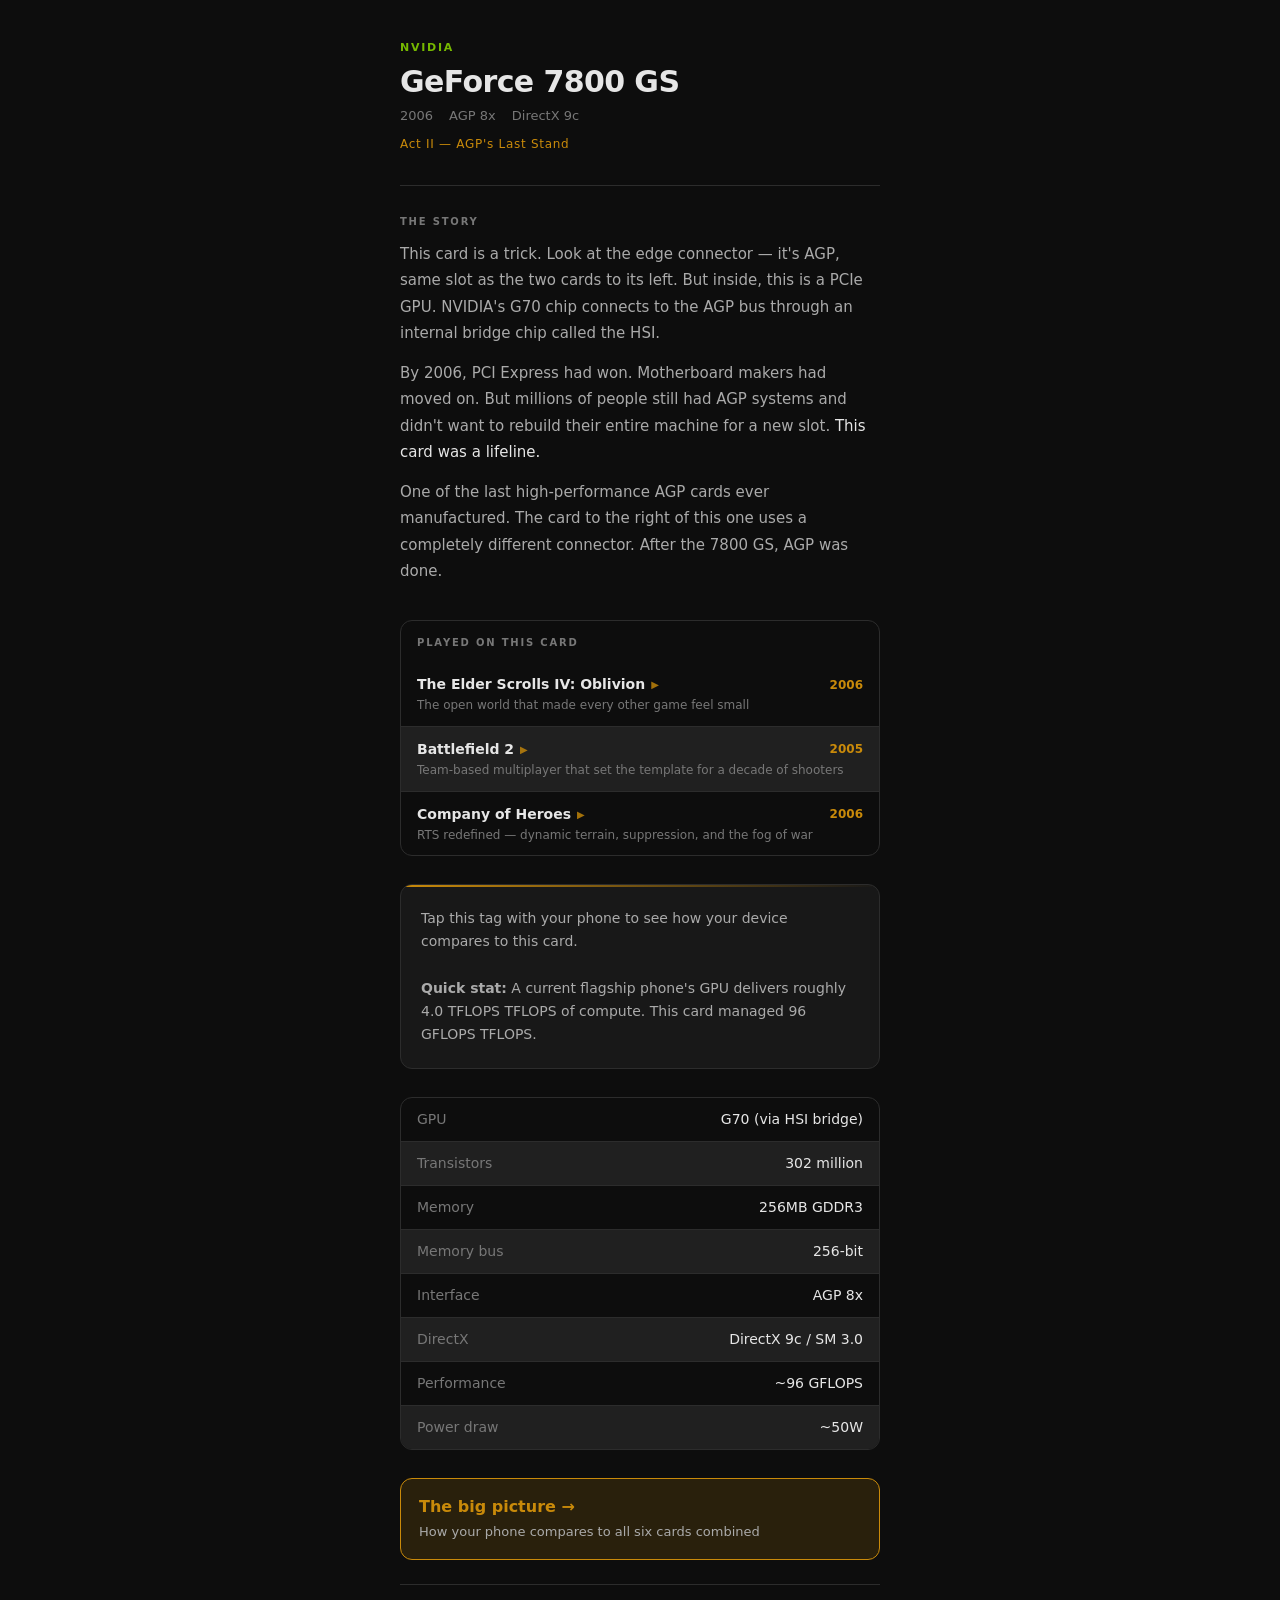
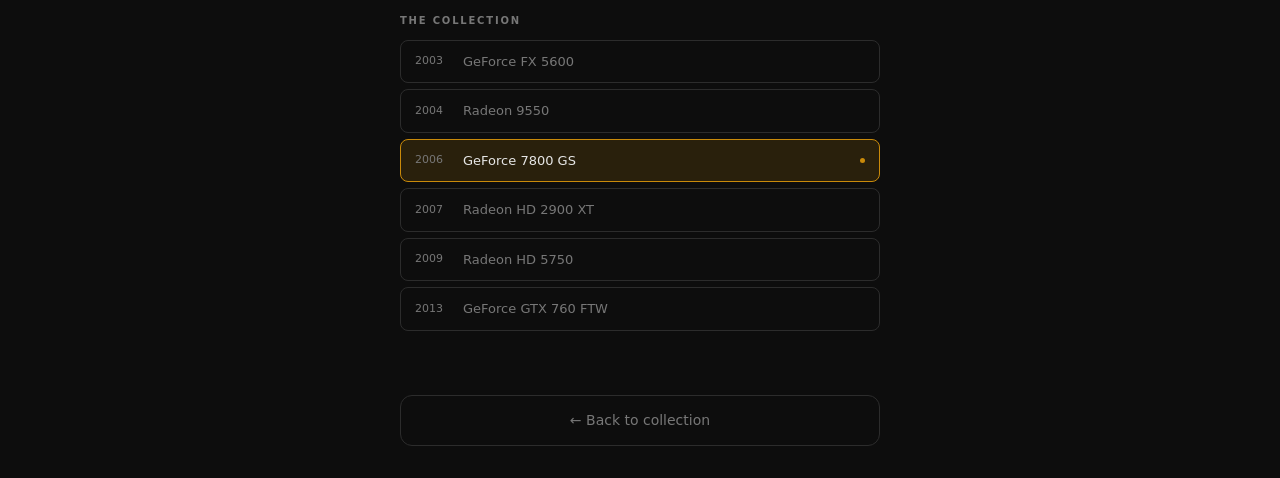
==== 7800gs.html @ 56b39bd5 "Link game titles to YouTube trailers" ====
<!DOCTYPE html>
<html lang="en">
<head>
  <meta charset="UTF-8">
  <meta name="viewport" content="width=device-width, initial-scale=1.0">
  <title>GeForce 7800 GS — Artifact</title>
  <link rel="stylesheet" href="css/style.css">
</head>
<body>
<div class="page">

  <header class="card-header">
    <div class="card-maker nvidia">NVIDIA</div>
    <div class="card-name">GeForce 7800 GS</div>
    <div class="card-meta">
      <span>2006</span>
      <span>AGP 8x</span>
      <span>DirectX 9c</span>
    </div>
    <div class="card-era">Act II — AGP's Last Stand</div>
  </header>

  

  

  <section class="story">
    <div class="section-label">The story</div>
    <div class="story-text" id="story-text"></div>
  </section>

  <section class="games"><div class="section-label" style="padding:14px 16px 0">Played on this card</div>
    <div id="games-list"></div>
  </section>

  <section class="comparison">
    <div id="comparison-content">
      <div class="comparison-loading">Detecting your device…</div>
    </div>
  </section>

  <section class="specs">
    <div id="specs-rows"></div>
  </section>

  <div style="margin-bottom:24px"><a href="conclusion.html" style="display:flex;align-items:center;justify-content:space-between;padding:16px 18px;background:var(--accent-dim);border:1px solid var(--accent);border-radius:12px;text-decoration:none;color:var(--text)"><span><strong style="color:var(--accent)">The big picture →</strong><br><span style="font-size:13px;color:var(--text-mid)">How your phone compares to all six cards combined</span></span></a></div>
  <nav class="collection">
    <div class="section-label">The collection</div>
    <div class="collection-grid">
      <a class="collection-item" href="fx5600.html">
        <span class="collection-year">2003</span>
        <span class="collection-name">GeForce FX 5600</span>
        <span class="collection-dot"></span>
      </a>
      <a class="collection-item" href="radeon9550.html">
        <span class="collection-year">2004</span>
        <span class="collection-name">Radeon 9550</span>
        <span class="collection-dot"></span>
      </a>
      <a class="collection-item active" href="7800gs.html">
        <span class="collection-year">2006</span>
        <span class="collection-name">GeForce 7800 GS</span>
        <span class="collection-dot"></span>
      </a>
      <a class="collection-item" href="hd2900xt.html">
        <span class="collection-year">2007</span>
        <span class="collection-name">Radeon HD 2900 XT</span>
        <span class="collection-dot"></span>
      </a>
      <a class="collection-item" href="hd5750.html">
        <span class="collection-year">2009</span>
        <span class="collection-name">Radeon HD 5750</span>
        <span class="collection-dot"></span>
      </a>
      <a class="collection-item" href="gtx760.html">
        <span class="collection-year">2013</span>
        <span class="collection-name">GeForce GTX 760 FTW</span>
        <span class="collection-dot"></span>
      </a>
    </div>
  </nav>

</div>

<script src="js/device.js"></script>
<script>
window.CARD_DATA = {
  name: 'GeForce 7800 GS',
  tflops: 0.096,
  powerWatts: 50,
  specs: [
    { label: 'GPU',          value: 'G70 (via HSI bridge)' },
    { label: 'Transistors',  value: '302 million' },
    { label: 'Memory',       value: '256MB GDDR3' },
    { label: 'Memory bus',   value: '256-bit' },
    { label: 'Interface',    value: 'AGP 8x' },
    { label: 'DirectX',      value: 'DirectX 9c / SM 3.0' },
    { label: 'Performance',  value: '~96 GFLOPS' },
    { label: 'Power draw',   value: '~50W' },
  ],
  games: [
    { name: 'The Elder Scrolls IV: Oblivion', year: 2006, note: 'The open world that made every other game feel small', trailer: 'https://www.youtube.com/results?search_query=Oblivion%20Elder%20Scrolls%20IV%20official%20trailer%202006' },
    { name: 'Battlefield 2', year: 2005, note: 'Team-based multiplayer that set the template for a decade of shooters', trailer: 'https://www.youtube.com/results?search_query=Battlefield%202%20official%20trailer%202005' },
    { name: 'Company of Heroes', year: 2006, note: 'RTS redefined — dynamic terrain, suppression, and the fog of war', trailer: 'https://www.youtube.com/results?search_query=Company%20of%20Heroes%202006%20official%20trailer' }
  ],
  story: [
    'This card is a trick. Look at the edge connector — it\'s AGP, same slot as the two cards to its left. But inside, this is a PCIe GPU. NVIDIA\'s G70 chip connects to the AGP bus through an internal bridge chip called the HSI.',
    'By 2006, PCI Express had won. Motherboard makers had moved on. But millions of people still had AGP systems and didn\'t want to rebuild their entire machine for a new slot. <em>This card was a lifeline.</em>',
    'One of the last high-performance AGP cards ever manufactured. The card to the right of this one uses a completely different connector. After the 7800 GS, AGP was done.'
  ]
};
</script>
<script src="js/card.js"></script>
  <div style="max-width:520px;margin:0 auto;padding:0 20px 32px"><a href="index.html" style="display:block;text-align:center;padding:14px;border:1px solid var(--border);border-radius:12px;text-decoration:none;color:var(--text-dim);font-size:14px">← Back to collection</a></div>
</body>
</html>
---- css/style.css ----
/* ─── Reset & Variables ──────────────────────────────────────────────────── */
*, *::before, *::after { box-sizing: border-box; margin: 0; padding: 0; }

:root {
  --bg:          #0d0d0d;
  --surface:     #181818;
  --surface-2:   #202020;
  --border:      #2c2c2c;
  --text:        #e6e6e6;
  --text-dim:    #777;
  --text-mid:    #aaa;
  --accent:      #c98a0a;
  --accent-dim:  rgba(201, 138, 10, 0.15);
  --nvidia:      #76b900;
  --ati:         #e8352a;
  --radius:      12px;
  --font:        -apple-system, BlinkMacSystemFont, 'Segoe UI', system-ui, sans-serif;
}

html { font-size: 16px; -webkit-text-size-adjust: 100%; }

body {
  background: var(--bg);
  color: var(--text);
  font-family: var(--font);
  line-height: 1.5;
  min-height: 100vh;
}

/* ─── Layout ────────────────────────────────────────────────────────────── */
.page {
  max-width: 520px;
  margin: 0 auto;
  padding: 0 20px 64px;
}

/* ─── Card Header ───────────────────────────────────────────────────────── */
.card-header {
  padding: 40px 0 32px;
  border-bottom: 1px solid var(--border);
  margin-bottom: 28px;
}

.card-maker {
  font-size: 11px;
  font-weight: 600;
  letter-spacing: 0.16em;
  text-transform: uppercase;
  margin-bottom: 8px;
}
.card-maker.nvidia { color: var(--nvidia); }
.card-maker.ati    { color: var(--ati); }

.card-name {
  font-size: 30px;
  font-weight: 800;
  letter-spacing: -0.02em;
  line-height: 1.1;
  margin-bottom: 8px;
}

.card-meta {
  display: flex;
  gap: 16px;
  font-size: 13px;
  color: var(--text-dim);
}

.card-era {
  color: var(--accent);
  font-size: 12px;
  font-weight: 500;
  letter-spacing: 0.06em;
  margin-top: 10px;
}

/* ─── Comparison Block ──────────────────────────────────────────────────── */
.comparison {
  background: var(--surface);
  border: 1px solid var(--border);
  border-radius: var(--radius);
  padding: 22px 20px;
  margin-bottom: 28px;
  position: relative;
  overflow: hidden;
}

.comparison::before {
  content: '';
  position: absolute;
  top: 0; left: 0; right: 0;
  height: 2px;
  background: linear-gradient(90deg, var(--accent), transparent);
}

.comparison-label {
  font-size: 10px;
  font-weight: 600;
  letter-spacing: 0.18em;
  text-transform: uppercase;
  color: var(--text-dim);
  margin-bottom: 14px;
}

.comparison-device {
  font-size: 16px;
  font-weight: 600;
  color: var(--text);
  margin-bottom: 20px;
}

.comparison-device .chip-name {
  display: block;
  font-size: 13px;
  font-weight: 400;
  color: var(--text-dim);
  margin-top: 2px;
}

.multiplier-row {
  display: flex;
  align-items: flex-end;
  gap: 10px;
  margin-bottom: 16px;
}

.multiplier-number {
  font-size: 64px;
  font-weight: 900;
  line-height: 1;
  color: var(--accent);
  letter-spacing: -0.03em;
  transition: opacity 0.3s;
}

.multiplier-label {
  font-size: 14px;
  color: var(--text-mid);
  padding-bottom: 6px;
  line-height: 1.4;
}

.comparison-bar {
  height: 4px;
  background: var(--border);
  border-radius: 2px;
  margin-bottom: 16px;
  overflow: hidden;
}

.comparison-bar-fill {
  height: 100%;
  background: var(--accent);
  border-radius: 2px;
  width: 0;
  transition: width 1s cubic-bezier(0.4, 0, 0.2, 1);
}

.comparison-detail {
  font-size: 13px;
  color: var(--text-dim);
  line-height: 1.65;
}

.comparison-detail strong {
  color: var(--text-mid);
  font-weight: 500;
}

/* Loading state */
.comparison-loading {
  font-size: 14px;
  color: var(--text-dim);
  font-style: italic;
}

/* Desktop fallback */
.comparison-desktop {
  font-size: 14px;
  color: var(--text-mid);
  line-height: 1.65;
}

/* ─── Specs ─────────────────────────────────────────────────────────────── */
.section-label {
  font-size: 10px;
  font-weight: 600;
  letter-spacing: 0.18em;
  text-transform: uppercase;
  color: var(--text-dim);
  margin-bottom: 12px;
}

.specs {
  margin-bottom: 28px;
  border: 1px solid var(--border);
  border-radius: var(--radius);
  overflow: hidden;
}

.spec-row {
  display: flex;
  justify-content: space-between;
  align-items: baseline;
  padding: 11px 16px;
  font-size: 14px;
  border-bottom: 1px solid var(--border);
}

.spec-row:last-child { border-bottom: none; }
.spec-row:nth-child(even) { background: var(--surface-2); }

.spec-label { color: var(--text-dim); }
.spec-value { font-weight: 500; text-align: right; }

/* ─── Games ─────────────────────────────────────────────────────────────── */
.games {
  margin-bottom: 28px;
  border: 1px solid var(--border);
  border-radius: var(--radius);
  overflow: hidden;
}

.game-row {
  display: grid;
  grid-template-columns: 1fr auto;
  grid-template-rows: auto auto;
  gap: 0 12px;
  padding: 12px 16px;
  border-bottom: 1px solid var(--border);
}

.game-row:last-child { border-bottom: none; }
.game-row:nth-child(even) { background: var(--surface-2); }

.game-name {
  font-size: 14px;
  font-weight: 600;
  grid-column: 1;
  grid-row: 1;
}

.game-year {
  font-size: 12px;
  color: var(--accent);
  font-weight: 600;
  grid-column: 2;
  grid-row: 1;
  text-align: right;
  align-self: center;
}

.game-link {
  text-decoration: none;
  color: var(--text);
  display: inline-flex;
  align-items: center;
  gap: 6px;
}

.game-link:hover { color: var(--accent); }

.game-trailer-icon {
  font-size: 10px;
  color: var(--accent);
  opacity: 0.8;
}

.game-note {
  font-size: 12px;
  color: var(--text-dim);
  grid-column: 1 / -1;
  grid-row: 2;
  margin-top: 2px;
  line-height: 1.4;
}

/* ─── Story ─────────────────────────────────────────────────────────────── */
.story {
  margin-bottom: 36px;
}

.story-text {
  font-size: 15px;
  line-height: 1.75;
  color: var(--text-mid);
}

.story-text p + p { margin-top: 14px; }

.story-text em {
  color: var(--text);
  font-style: normal;
  font-weight: 500;
}

/* ─── Collection Nav ─────────────────────────────────────────────────────── */
.collection {
  border-top: 1px solid var(--border);
  padding-top: 28px;
}

.collection-grid {
  display: flex;
  flex-direction: column;
  gap: 6px;
}

.collection-item {
  display: flex;
  align-items: center;
  gap: 12px;
  padding: 11px 14px;
  border-radius: 8px;
  border: 1px solid var(--border);
  text-decoration: none;
  color: var(--text-dim);
  font-size: 13px;
  transition: border-color 0.15s, background 0.15s;
}

.collection-item:hover {
  border-color: #444;
  background: var(--surface);
  color: var(--text);
}

.collection-item.active {
  border-color: var(--accent);
  background: var(--accent-dim);
  color: var(--text);
  pointer-events: none;
}

.collection-year {
  font-size: 11px;
  color: var(--text-dim);
  width: 36px;
  flex-shrink: 0;
}

.collection-name { flex: 1; font-weight: 500; }

.collection-dot {
  width: 5px;
  height: 5px;
  border-radius: 50%;
  flex-shrink: 0;
}
.collection-item.active .collection-dot { background: var(--accent); }

/* ─── Animations ─────────────────────────────────────────────────────────── */
@keyframes fadeUp {
  from { opacity: 0; transform: translateY(12px); }
  to   { opacity: 1; transform: translateY(0); }
}

.card-header   { animation: fadeUp 0.4s ease both; }
.comparison    { animation: fadeUp 0.4s ease 0.1s both; }
.specs         { animation: fadeUp 0.4s ease 0.2s both; }
.story         { animation: fadeUp 0.4s ease 0.3s both; }
.collection    { animation: fadeUp 0.4s ease 0.4s both; }
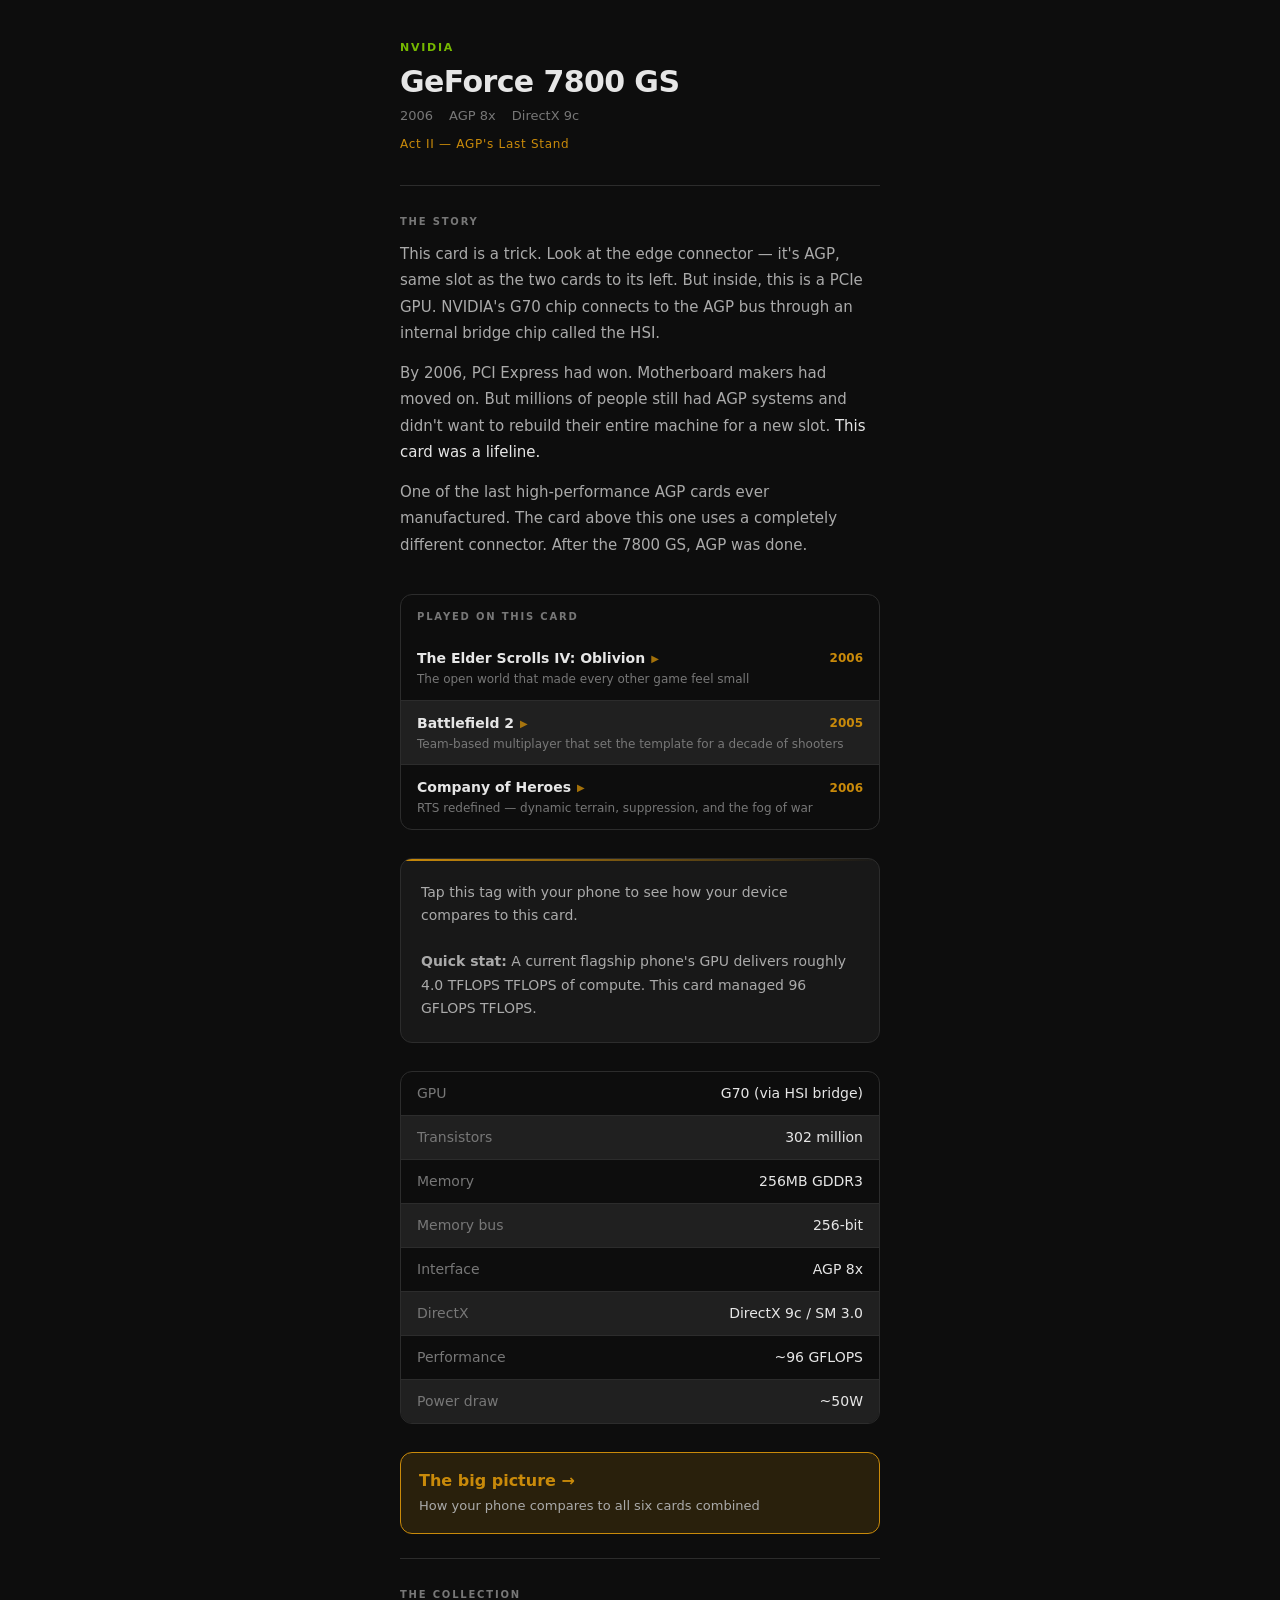
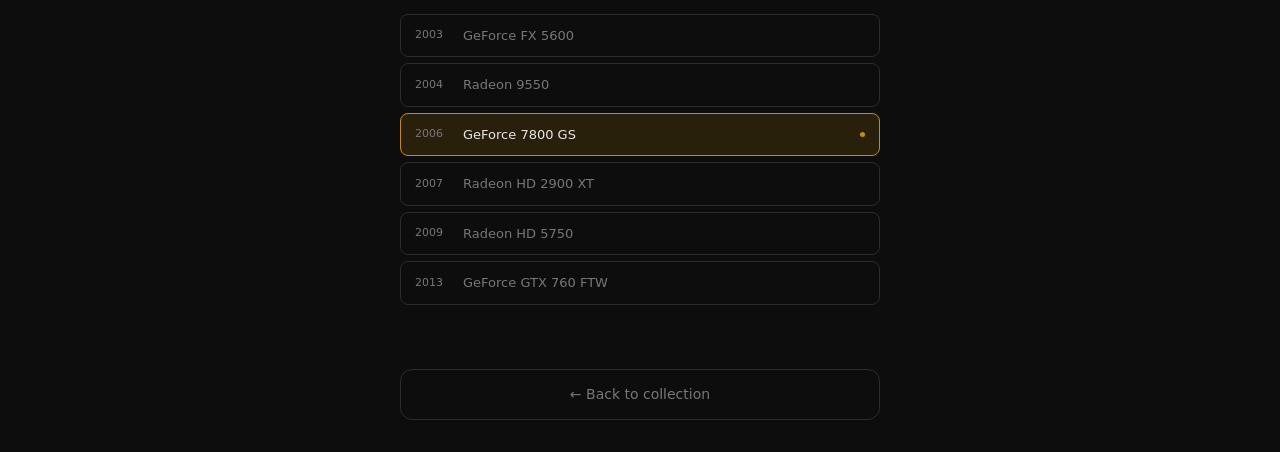
==== commit 901b85c7: "Fix card directional references to match physical wall layout" ====
--- a/7800gs.html
+++ b/7800gs.html
@@ -106,7 +106,7 @@
   story: [
     'This card is a trick. Look at the edge connector — it\'s AGP, same slot as the two cards to its left. But inside, this is a PCIe GPU. NVIDIA\'s G70 chip connects to the AGP bus through an internal bridge chip called the HSI.',
     'By 2006, PCI Express had won. Motherboard makers had moved on. But millions of people still had AGP systems and didn\'t want to rebuild their entire machine for a new slot. <em>This card was a lifeline.</em>',
-    'One of the last high-performance AGP cards ever manufactured. The card to the right of this one uses a completely different connector. After the 7800 GS, AGP was done.'
+    'One of the last high-performance AGP cards ever manufactured. The card above this one uses a completely different connector. After the 7800 GS, AGP was done.'
   ]
 };
 </script>
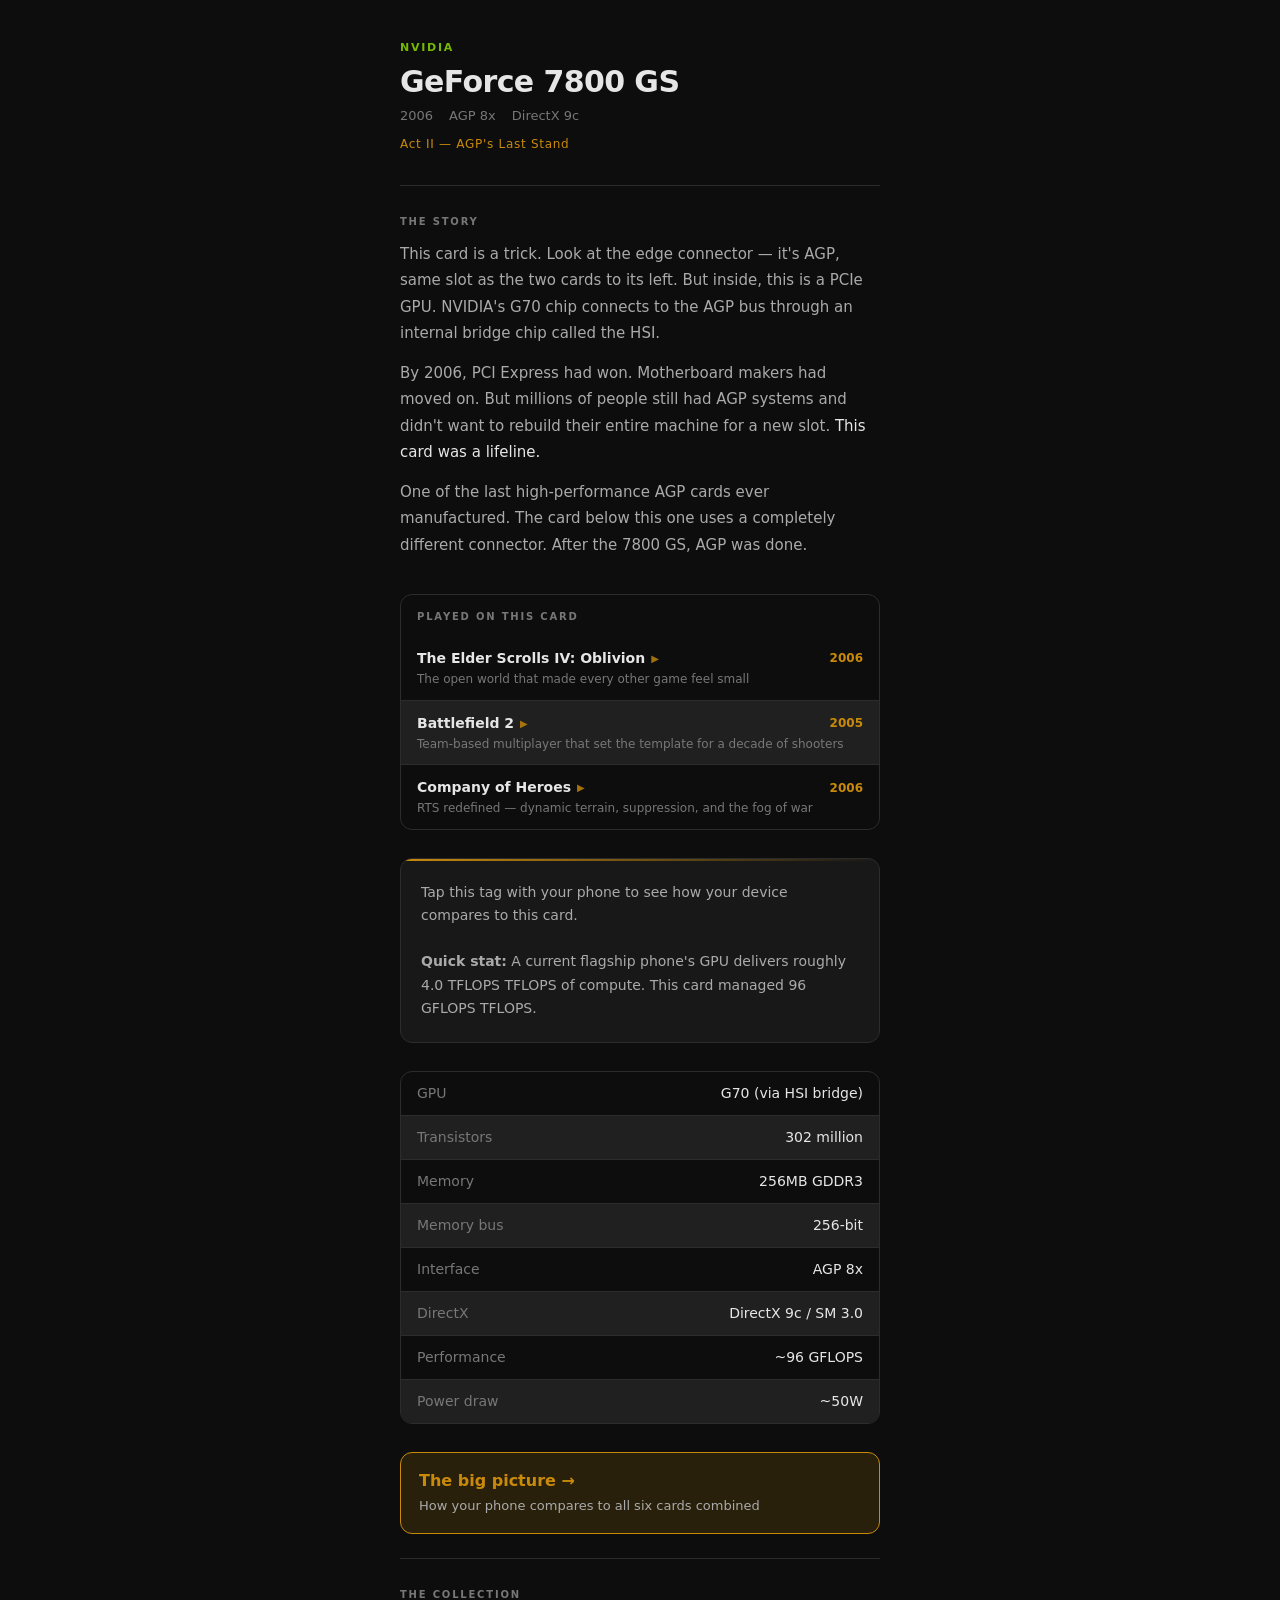
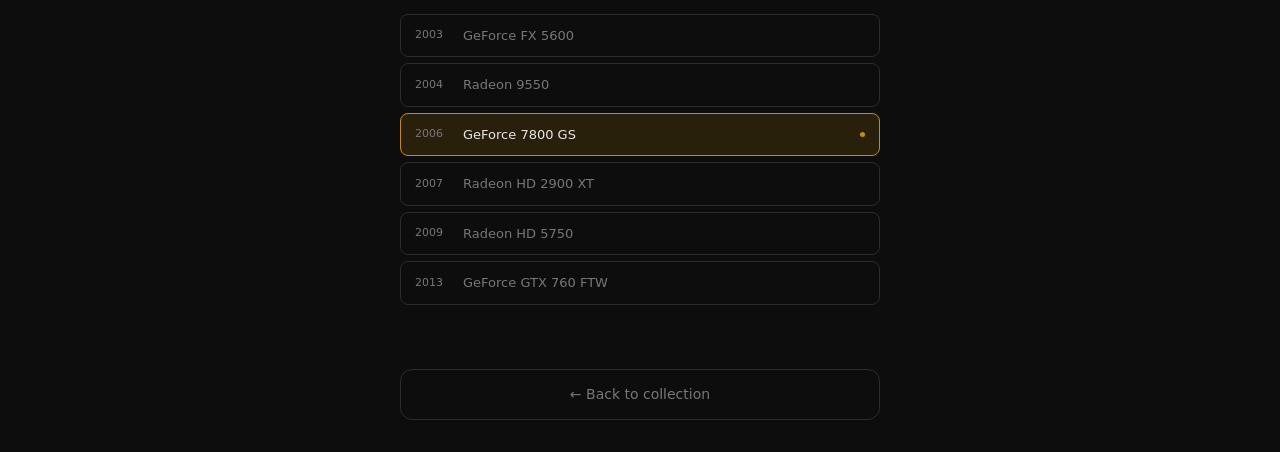
==== commit 1f4dd88a: "Update directional text for corrected wall layout (7800 GS top, 2900 XT bottom)" ====
--- a/7800gs.html
+++ b/7800gs.html
@@ -106,7 +106,7 @@
   story: [
     'This card is a trick. Look at the edge connector — it\'s AGP, same slot as the two cards to its left. But inside, this is a PCIe GPU. NVIDIA\'s G70 chip connects to the AGP bus through an internal bridge chip called the HSI.',
     'By 2006, PCI Express had won. Motherboard makers had moved on. But millions of people still had AGP systems and didn\'t want to rebuild their entire machine for a new slot. <em>This card was a lifeline.</em>',
-    'One of the last high-performance AGP cards ever manufactured. The card above this one uses a completely different connector. After the 7800 GS, AGP was done.'
+    'One of the last high-performance AGP cards ever manufactured. The card below this one uses a completely different connector. After the 7800 GS, AGP was done.'
   ]
 };
 </script>
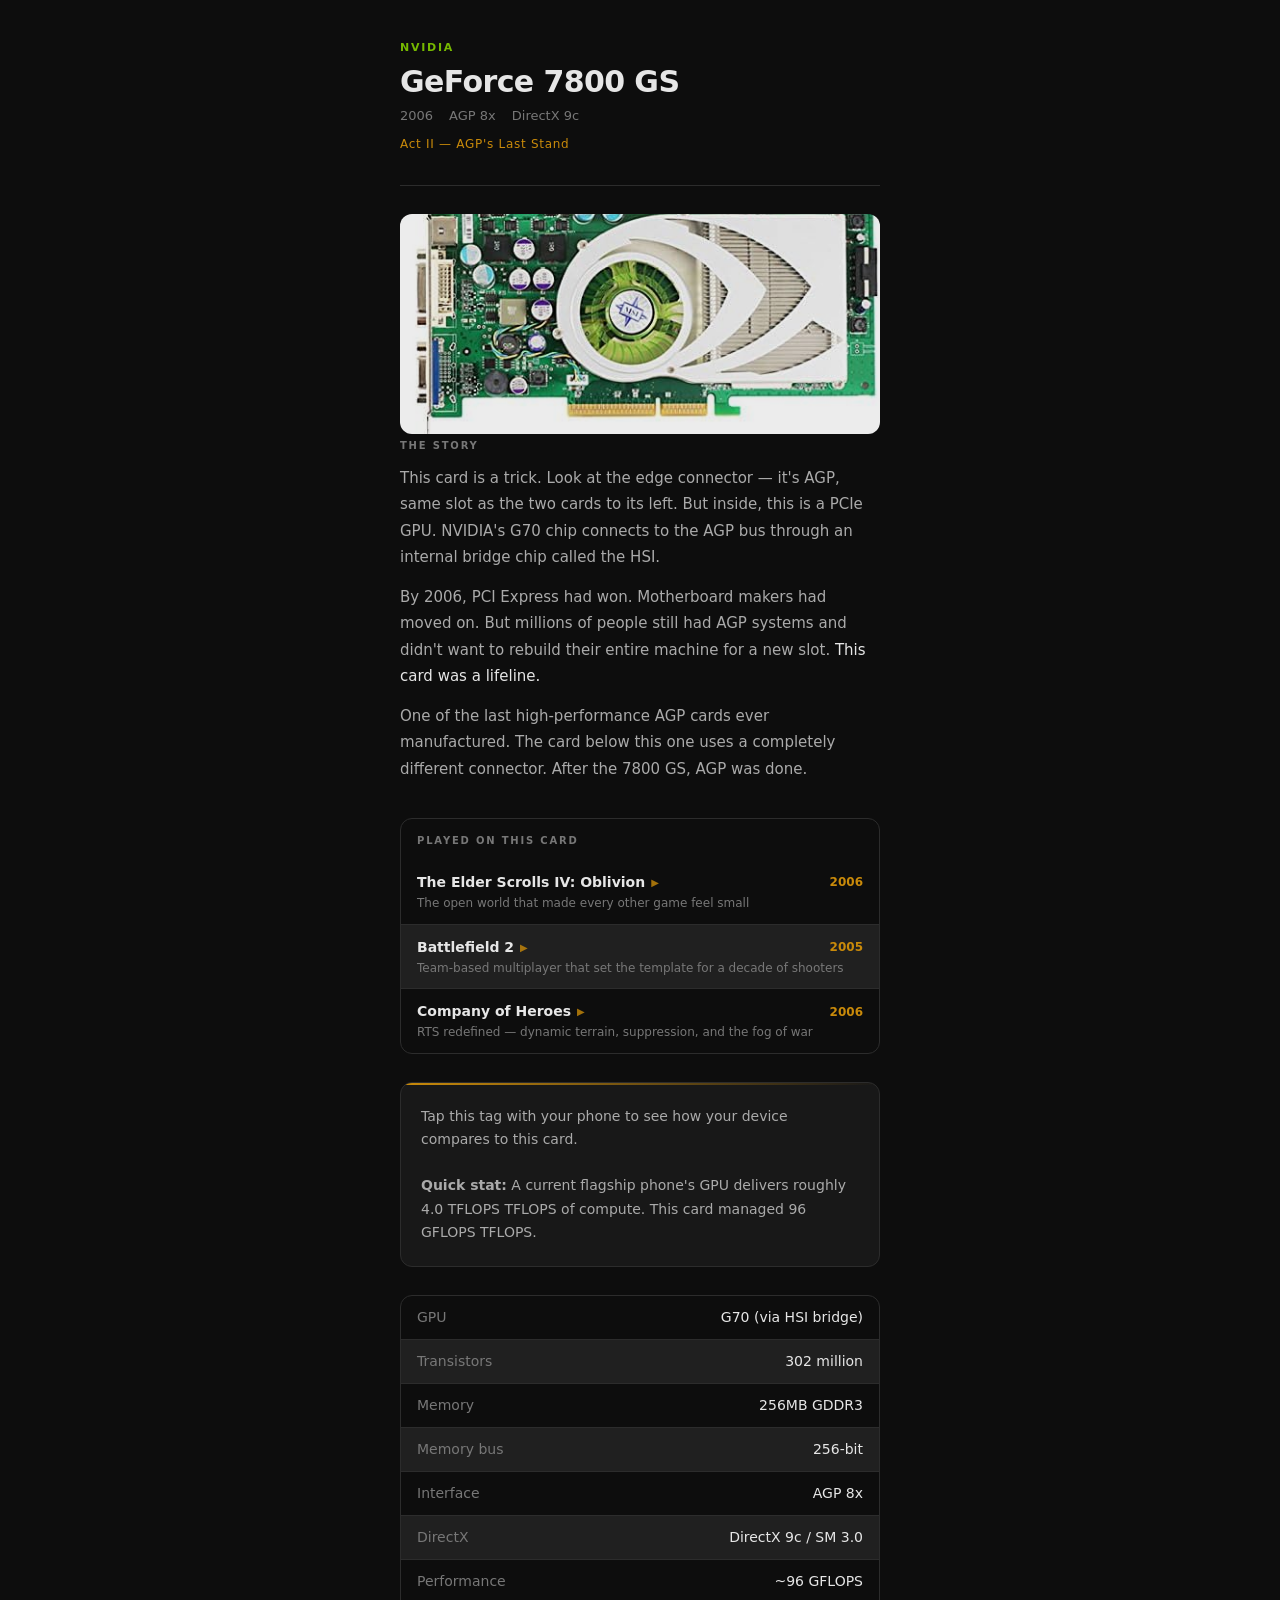
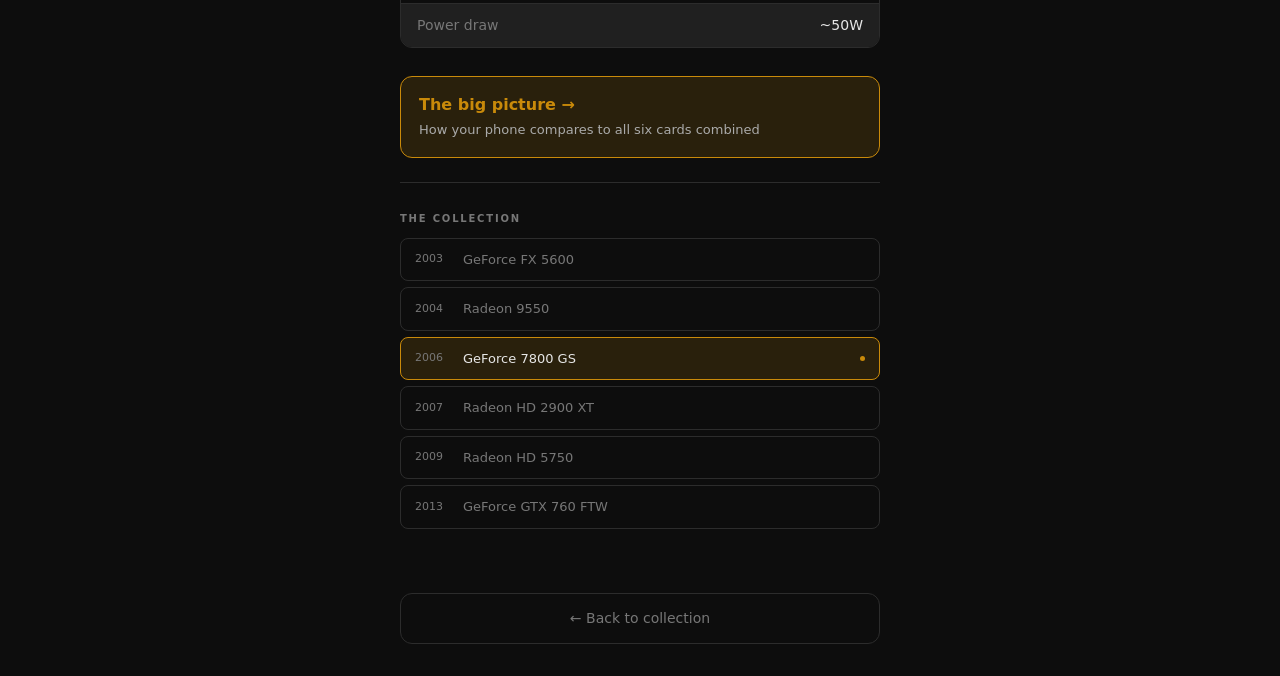
==== commit 7b3bbcad: "Add card photos to all six pages" ====
--- a/7800gs.html
+++ b/7800gs.html
@@ -19,6 +19,8 @@
     </div>
     <div class="card-era">Act II — AGP's Last Stand</div>
   </header>
+
+  <div class="card-photo"><img src="images/7800gs.jpg" alt="7800gs"></div>
 
   
 
--- a/css/style.css
+++ b/css/style.css
@@ -360,3 +360,21 @@
 .specs         { animation: fadeUp 0.4s ease 0.2s both; }
 .story         { animation: fadeUp 0.4s ease 0.3s both; }
 .collection    { animation: fadeUp 0.4s ease 0.4s both; }
+
+/* ─── Card photo ─────────────────────────────────────────────────────────── */
+.card-photo {
+  margin: 0 0 4px;
+  border-radius: 12px;
+  overflow: hidden;
+  background: #111;
+  animation: fadeUp 0.4s ease 0.05s both;
+}
+
+.card-photo img {
+  display: block;
+  width: 100%;
+  height: 220px;
+  object-fit: cover;
+  object-position: center;
+  opacity: 0.92;
+}
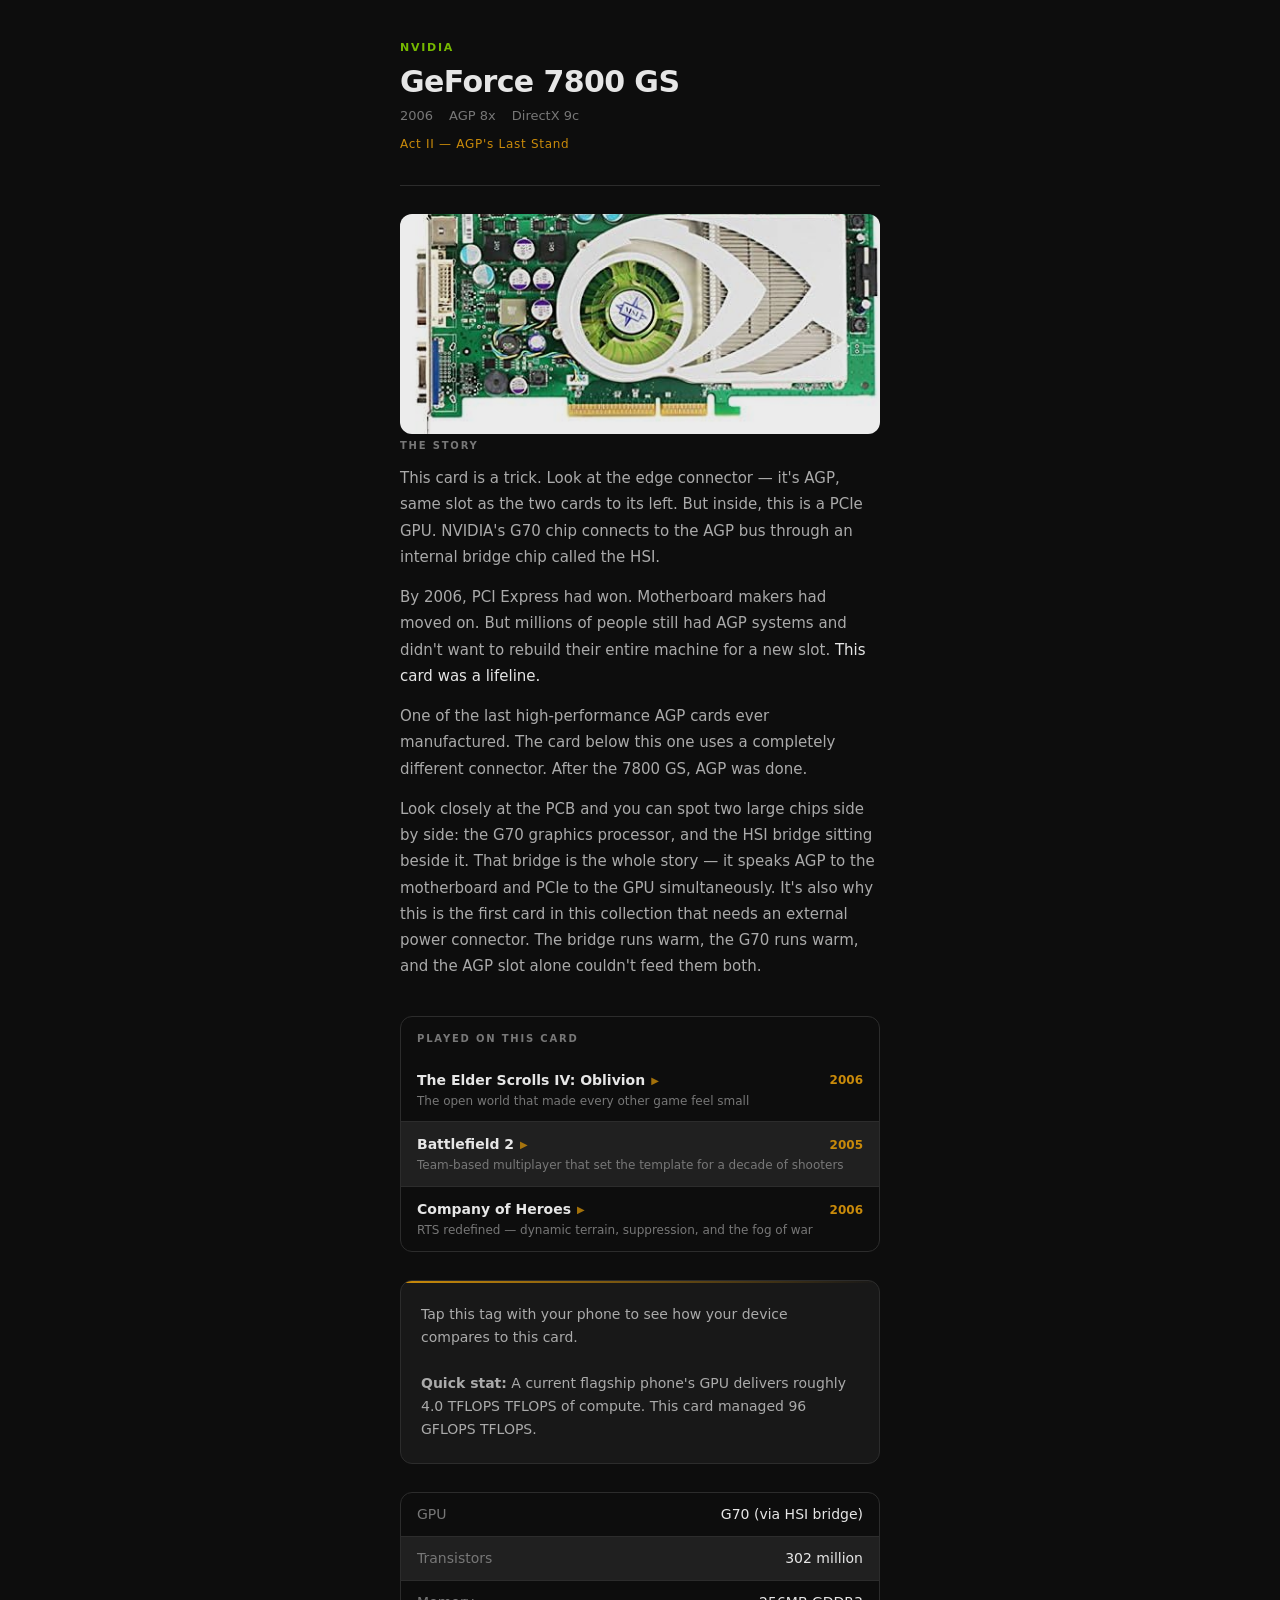
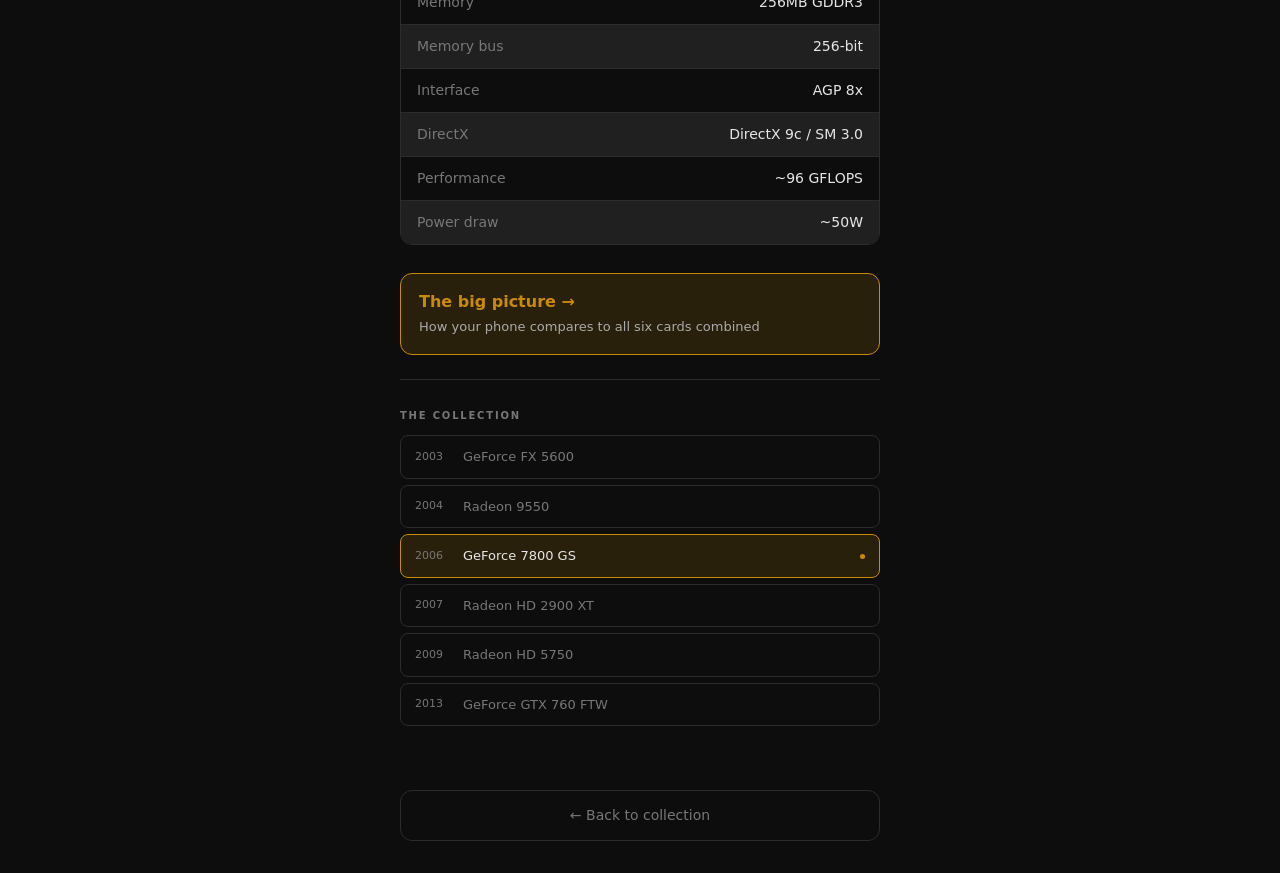
==== commit 41864ac6: "Add physical/visual story paragraph to each card page" ====
--- a/7800gs.html
+++ b/7800gs.html
@@ -108,7 +108,8 @@
   story: [
     'This card is a trick. Look at the edge connector — it\'s AGP, same slot as the two cards to its left. But inside, this is a PCIe GPU. NVIDIA\'s G70 chip connects to the AGP bus through an internal bridge chip called the HSI.',
     'By 2006, PCI Express had won. Motherboard makers had moved on. But millions of people still had AGP systems and didn\'t want to rebuild their entire machine for a new slot. <em>This card was a lifeline.</em>',
-    'One of the last high-performance AGP cards ever manufactured. The card below this one uses a completely different connector. After the 7800 GS, AGP was done.'
+    'One of the last high-performance AGP cards ever manufactured. The card below this one uses a completely different connector. After the 7800 GS, AGP was done.',
+    'Look closely at the PCB and you can spot two large chips side by side: the G70 graphics processor, and the HSI bridge sitting beside it. That bridge is the whole story — it speaks AGP to the motherboard and PCIe to the GPU simultaneously. It\'s also why this is the first card in this collection that needs an external power connector. The bridge runs warm, the G70 runs warm, and the AGP slot alone couldn\'t feed them both.'
   ]
 };
 </script>
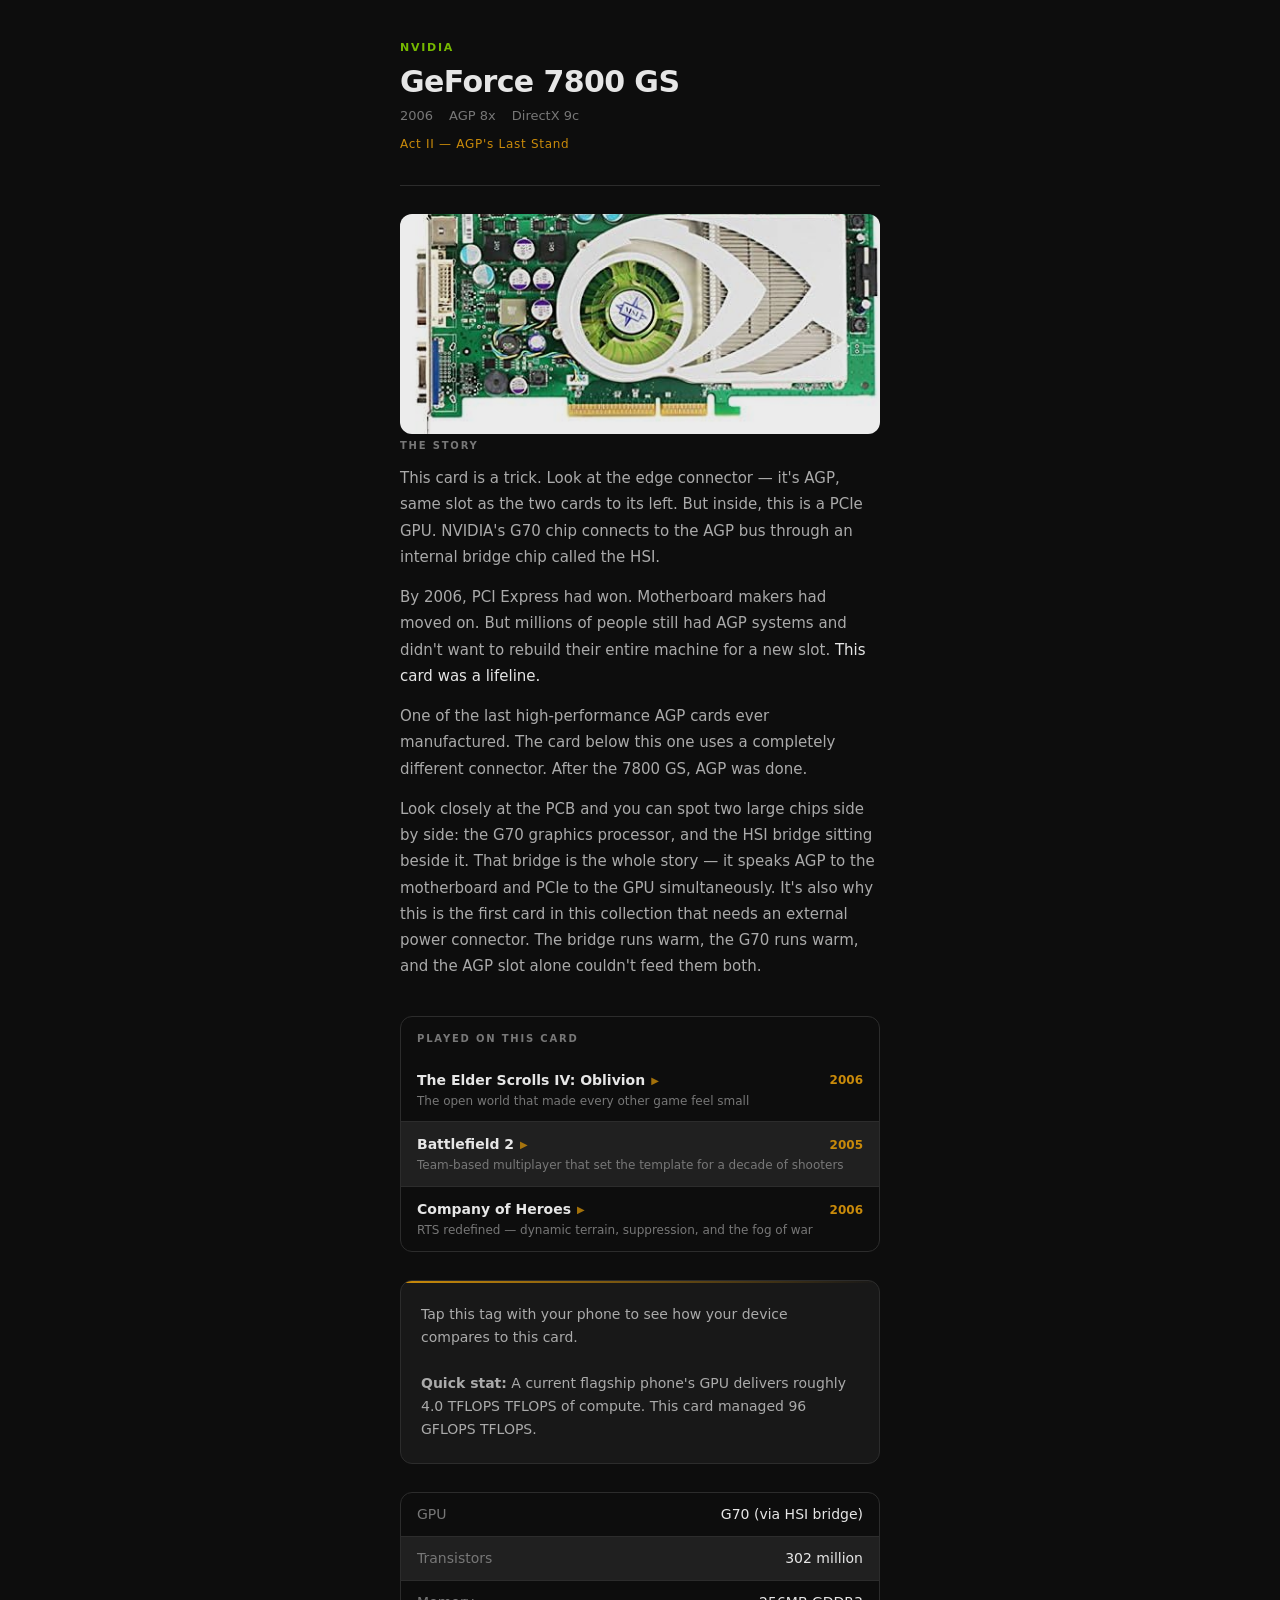
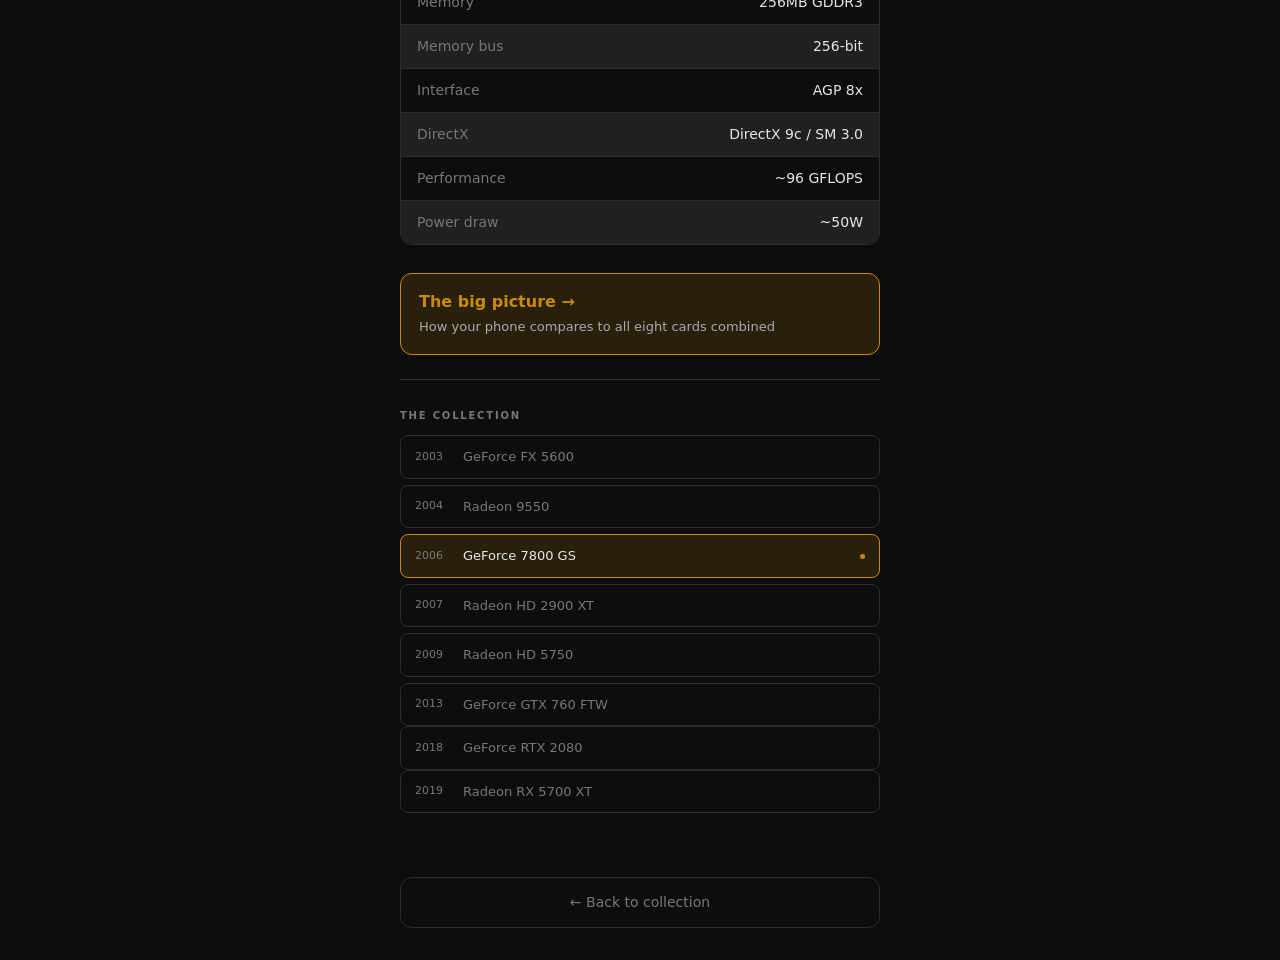
==== commit 7ba5d4a4: "Add RTX 2080 and RX 5700 XT card pages, update all collection navs" ====
--- a/7800gs.html
+++ b/7800gs.html
@@ -45,7 +45,7 @@
     <div id="specs-rows"></div>
   </section>
 
-  <div style="margin-bottom:24px"><a href="conclusion.html" style="display:flex;align-items:center;justify-content:space-between;padding:16px 18px;background:var(--accent-dim);border:1px solid var(--accent);border-radius:12px;text-decoration:none;color:var(--text)"><span><strong style="color:var(--accent)">The big picture →</strong><br><span style="font-size:13px;color:var(--text-mid)">How your phone compares to all six cards combined</span></span></a></div>
+  <div style="margin-bottom:24px"><a href="conclusion.html" style="display:flex;align-items:center;justify-content:space-between;padding:16px 18px;background:var(--accent-dim);border:1px solid var(--accent);border-radius:12px;text-decoration:none;color:var(--text)"><span><strong style="color:var(--accent)">The big picture →</strong><br><span style="font-size:13px;color:var(--text-mid)">How your phone compares to all eight cards combined</span></span></a></div>
   <nav class="collection">
     <div class="section-label">The collection</div>
     <div class="collection-grid">
@@ -77,6 +77,17 @@
       <a class="collection-item" href="gtx760.html">
         <span class="collection-year">2013</span>
         <span class="collection-name">GeForce GTX 760 FTW</span>
+        <span class="collection-dot"></span>
+      </a>
+    </div>
+      <a class="collection-item" href="rtx2080.html">
+        <span class="collection-year">2018</span>
+        <span class="collection-name">GeForce RTX 2080</span>
+        <span class="collection-dot"></span>
+      </a>
+      <a class="collection-item" href="rx5700xt.html">
+        <span class="collection-year">2019</span>
+        <span class="collection-name">Radeon RX 5700 XT</span>
         <span class="collection-dot"></span>
       </a>
     </div>
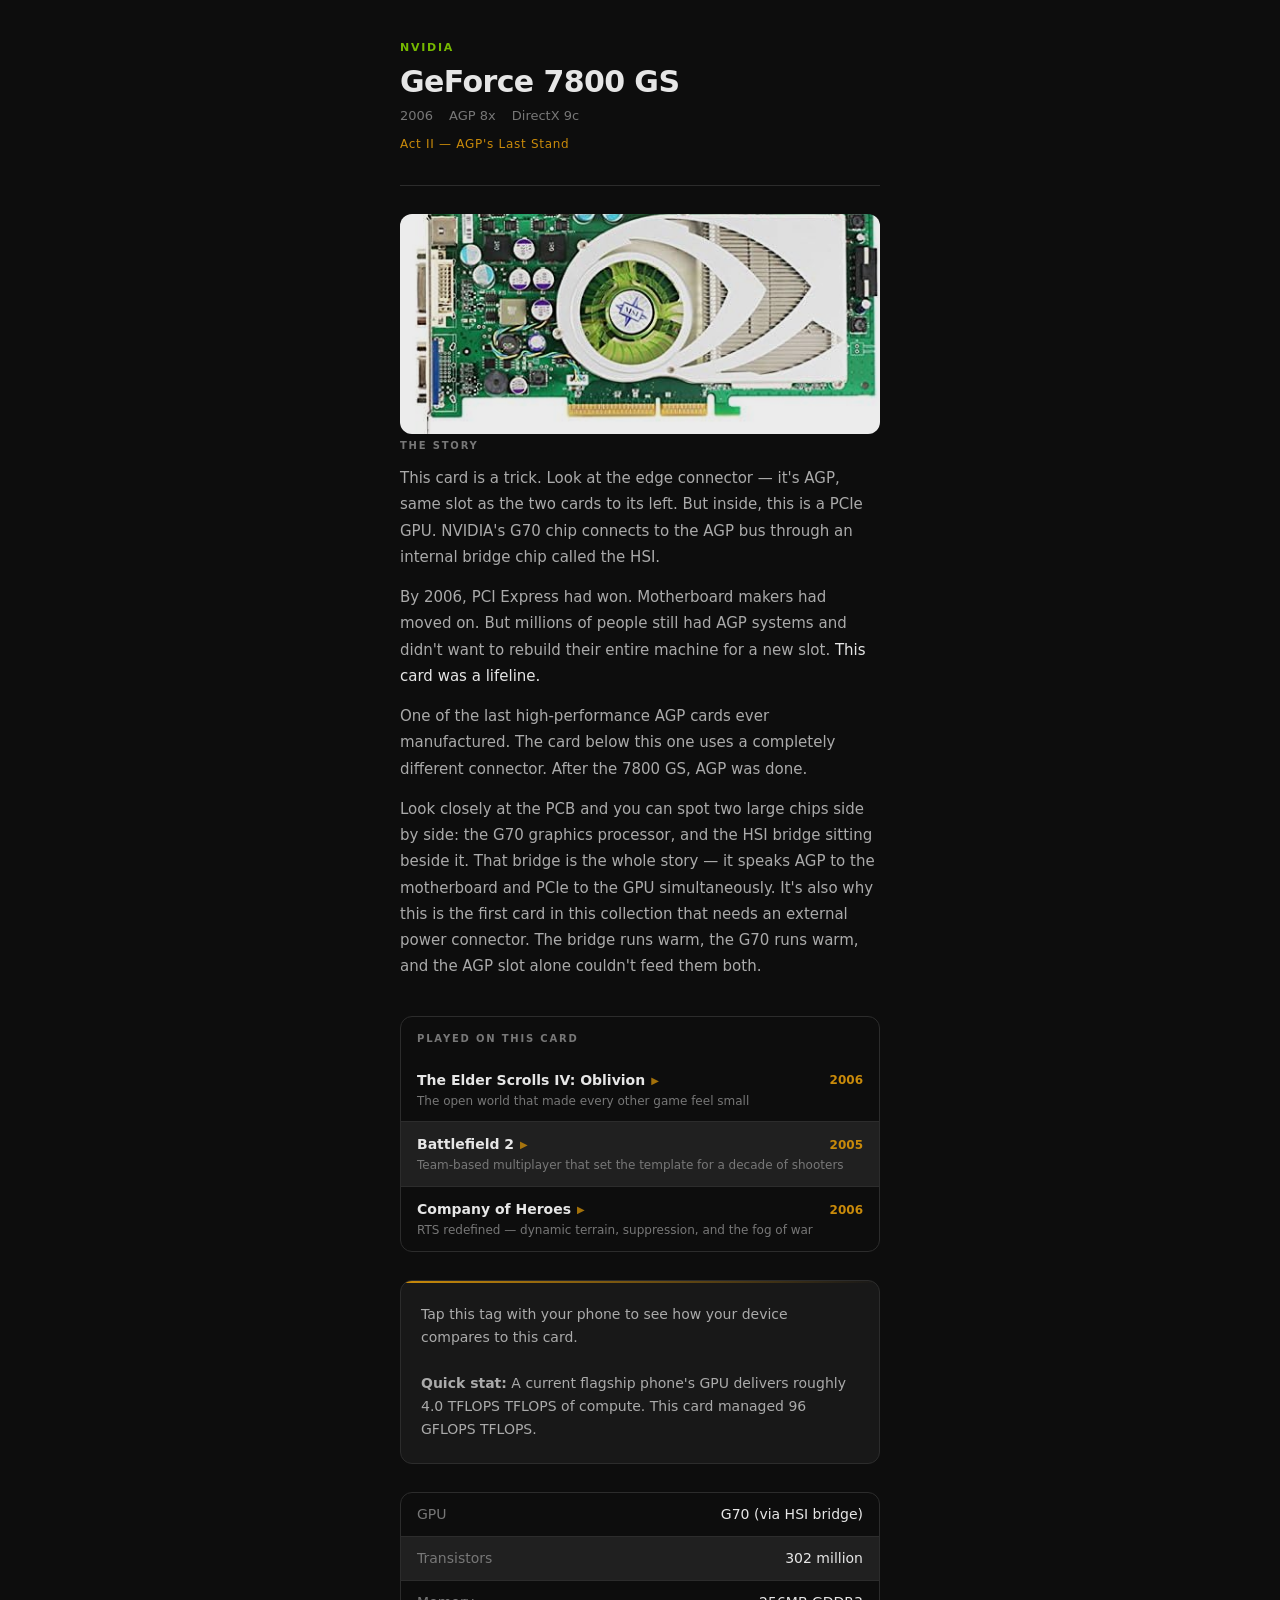
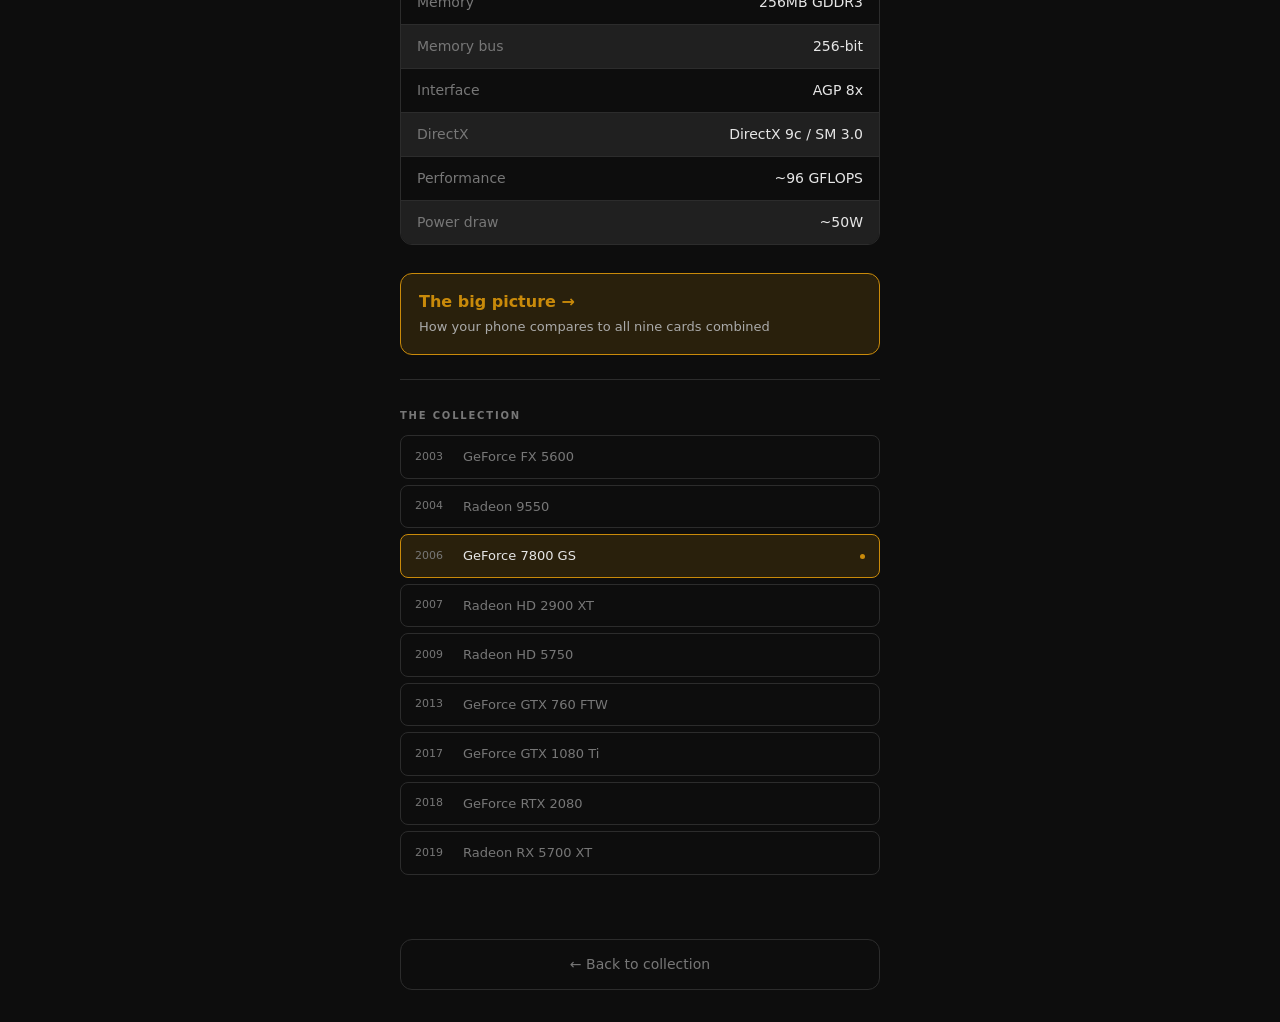
==== commit 5a4f93fb: "Add GTX 1080 Ti card page, RTX 2080 photo, fix nav bugs throughout - New: gtx1080ti.html — Act VI (P" ====
--- a/7800gs.html
+++ b/7800gs.html
@@ -45,7 +45,7 @@
     <div id="specs-rows"></div>
   </section>
 
-  <div style="margin-bottom:24px"><a href="conclusion.html" style="display:flex;align-items:center;justify-content:space-between;padding:16px 18px;background:var(--accent-dim);border:1px solid var(--accent);border-radius:12px;text-decoration:none;color:var(--text)"><span><strong style="color:var(--accent)">The big picture →</strong><br><span style="font-size:13px;color:var(--text-mid)">How your phone compares to all eight cards combined</span></span></a></div>
+  <div style="margin-bottom:24px"><a href="conclusion.html" style="display:flex;align-items:center;justify-content:space-between;padding:16px 18px;background:var(--accent-dim);border:1px solid var(--accent);border-radius:12px;text-decoration:none;color:var(--text)"><span><strong style="color:var(--accent)">The big picture →</strong><br><span style="font-size:13px;color:var(--text-mid)">How your phone compares to all nine cards combined</span></span></a></div>
   <nav class="collection">
     <div class="section-label">The collection</div>
     <div class="collection-grid">
@@ -79,7 +79,11 @@
         <span class="collection-name">GeForce GTX 760 FTW</span>
         <span class="collection-dot"></span>
       </a>
-    </div>
+      <a class="collection-item" href="gtx1080ti.html">
+        <span class="collection-year">2017</span>
+        <span class="collection-name">GeForce GTX 1080 Ti</span>
+        <span class="collection-dot"></span>
+      </a>
       <a class="collection-item" href="rtx2080.html">
         <span class="collection-year">2018</span>
         <span class="collection-name">GeForce RTX 2080</span>
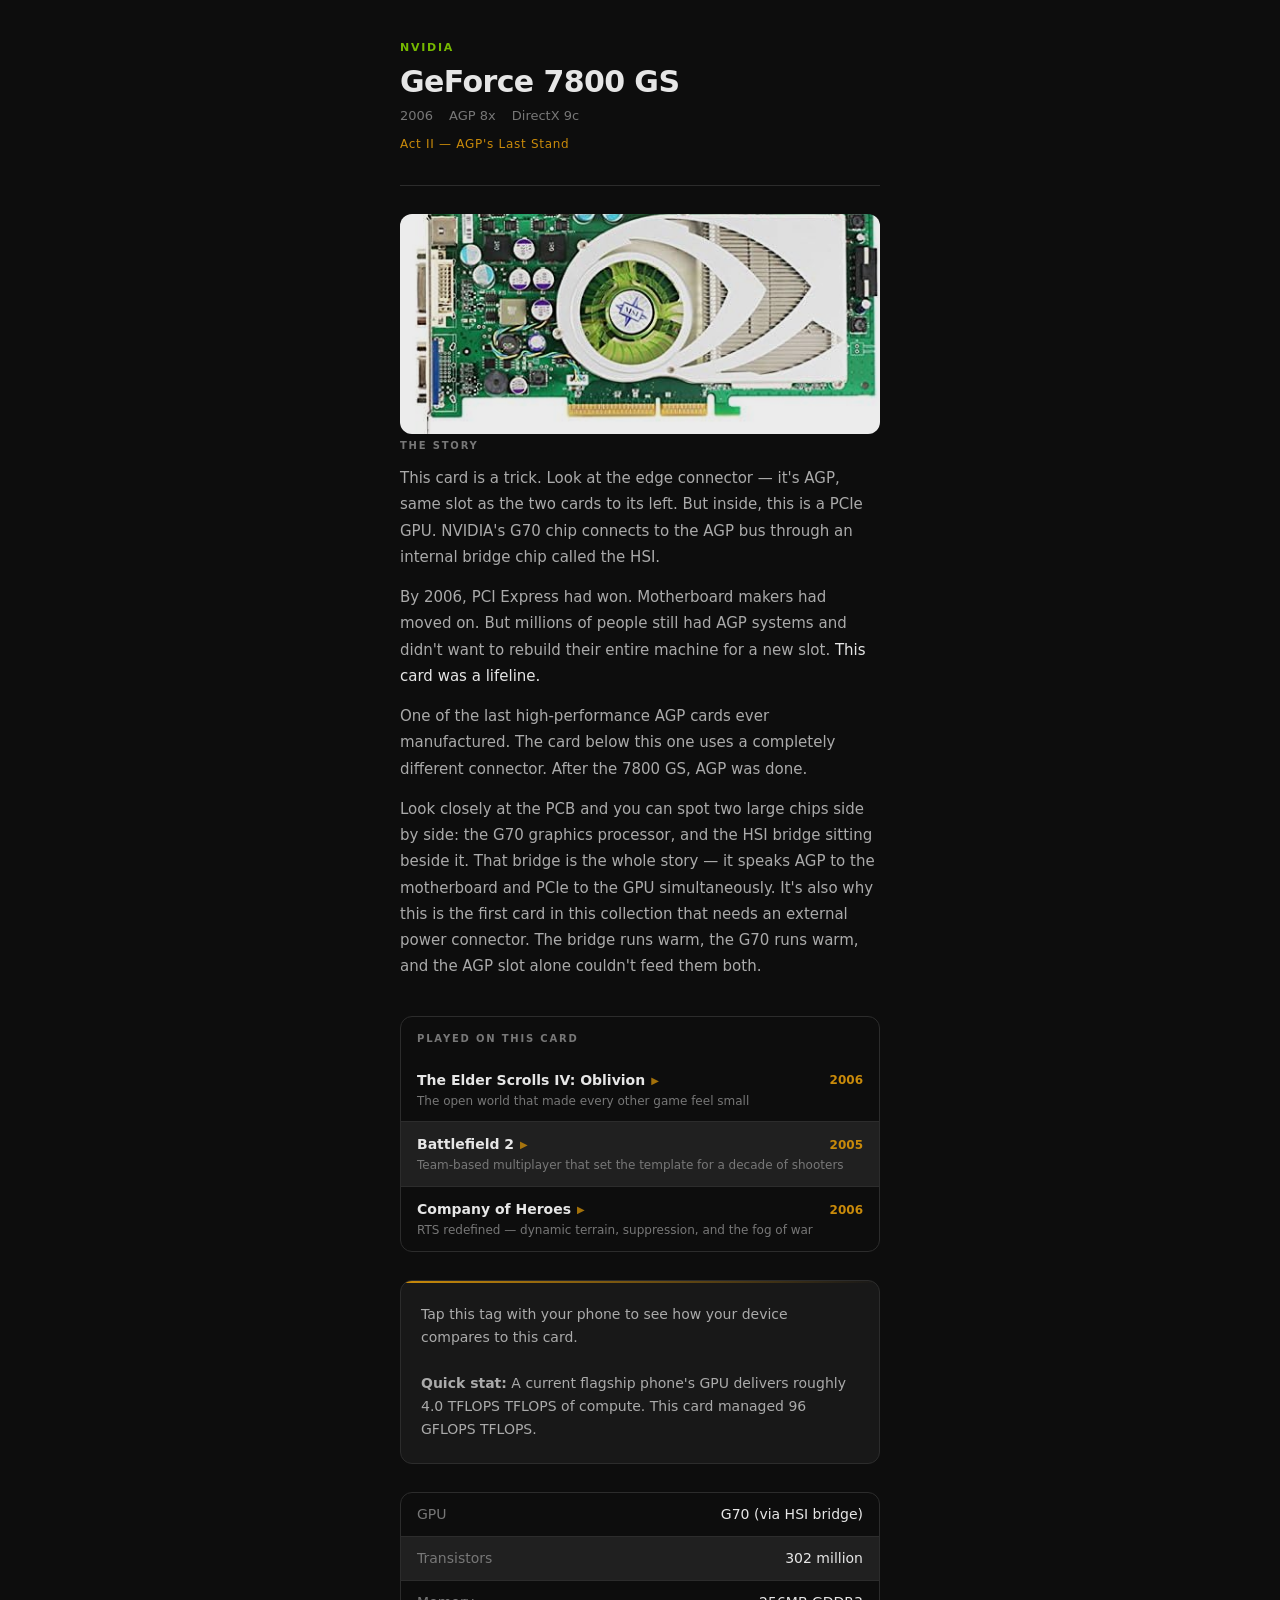
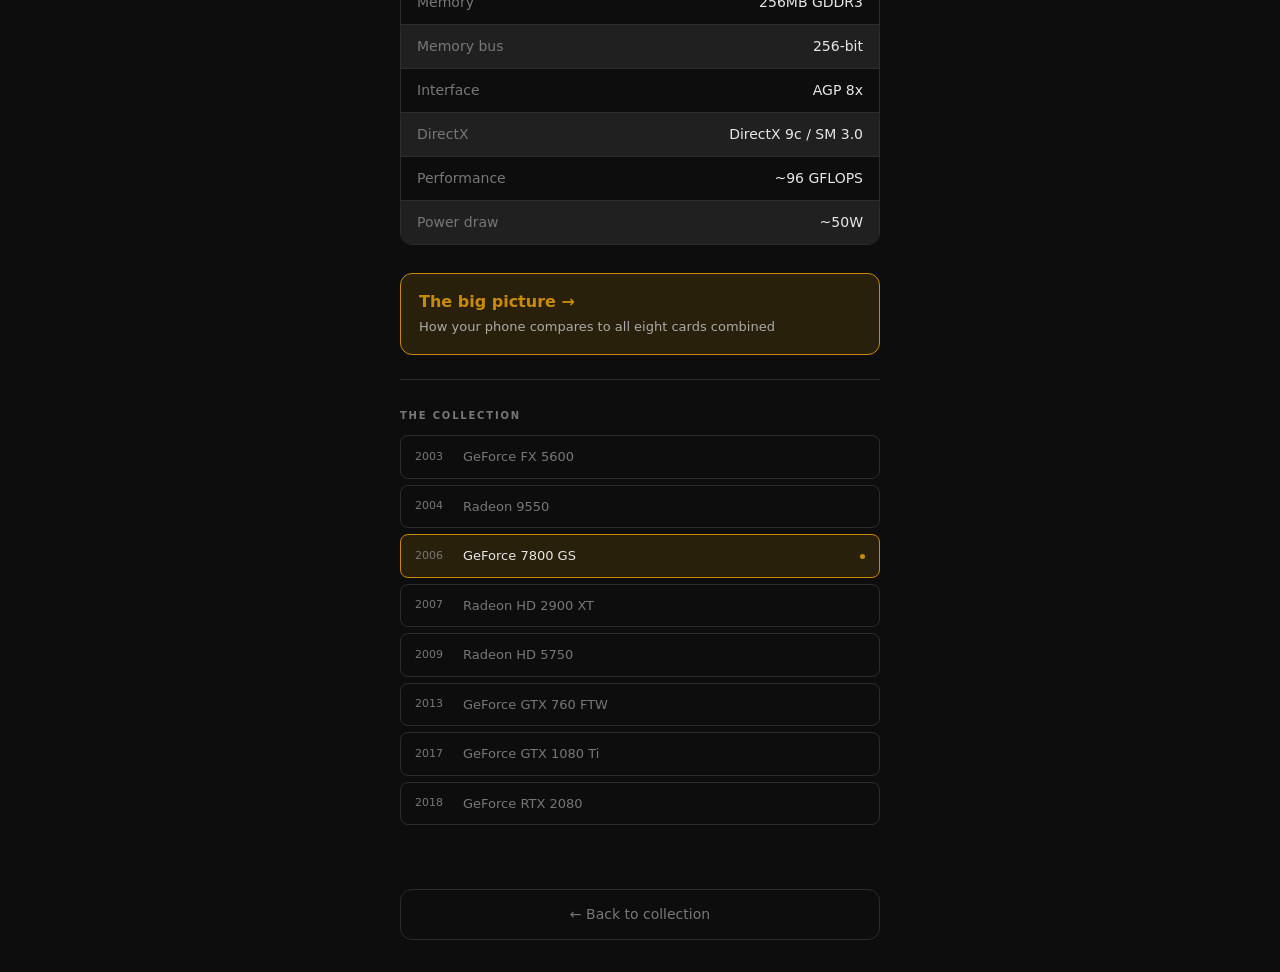
==== commit 7b427a88: "Remove Radeon RX 5700 XT from collection Card was not part of the physical installation. Deleted rx5" ====
--- a/7800gs.html
+++ b/7800gs.html
@@ -45,7 +45,7 @@
     <div id="specs-rows"></div>
   </section>
 
-  <div style="margin-bottom:24px"><a href="conclusion.html" style="display:flex;align-items:center;justify-content:space-between;padding:16px 18px;background:var(--accent-dim);border:1px solid var(--accent);border-radius:12px;text-decoration:none;color:var(--text)"><span><strong style="color:var(--accent)">The big picture →</strong><br><span style="font-size:13px;color:var(--text-mid)">How your phone compares to all nine cards combined</span></span></a></div>
+  <div style="margin-bottom:24px"><a href="conclusion.html" style="display:flex;align-items:center;justify-content:space-between;padding:16px 18px;background:var(--accent-dim);border:1px solid var(--accent);border-radius:12px;text-decoration:none;color:var(--text)"><span><strong style="color:var(--accent)">The big picture →</strong><br><span style="font-size:13px;color:var(--text-mid)">How your phone compares to all eight cards combined</span></span></a></div>
   <nav class="collection">
     <div class="section-label">The collection</div>
     <div class="collection-grid">
@@ -89,11 +89,6 @@
         <span class="collection-name">GeForce RTX 2080</span>
         <span class="collection-dot"></span>
       </a>
-      <a class="collection-item" href="rx5700xt.html">
-        <span class="collection-year">2019</span>
-        <span class="collection-name">Radeon RX 5700 XT</span>
-        <span class="collection-dot"></span>
-      </a>
     </div>
   </nav>
 
